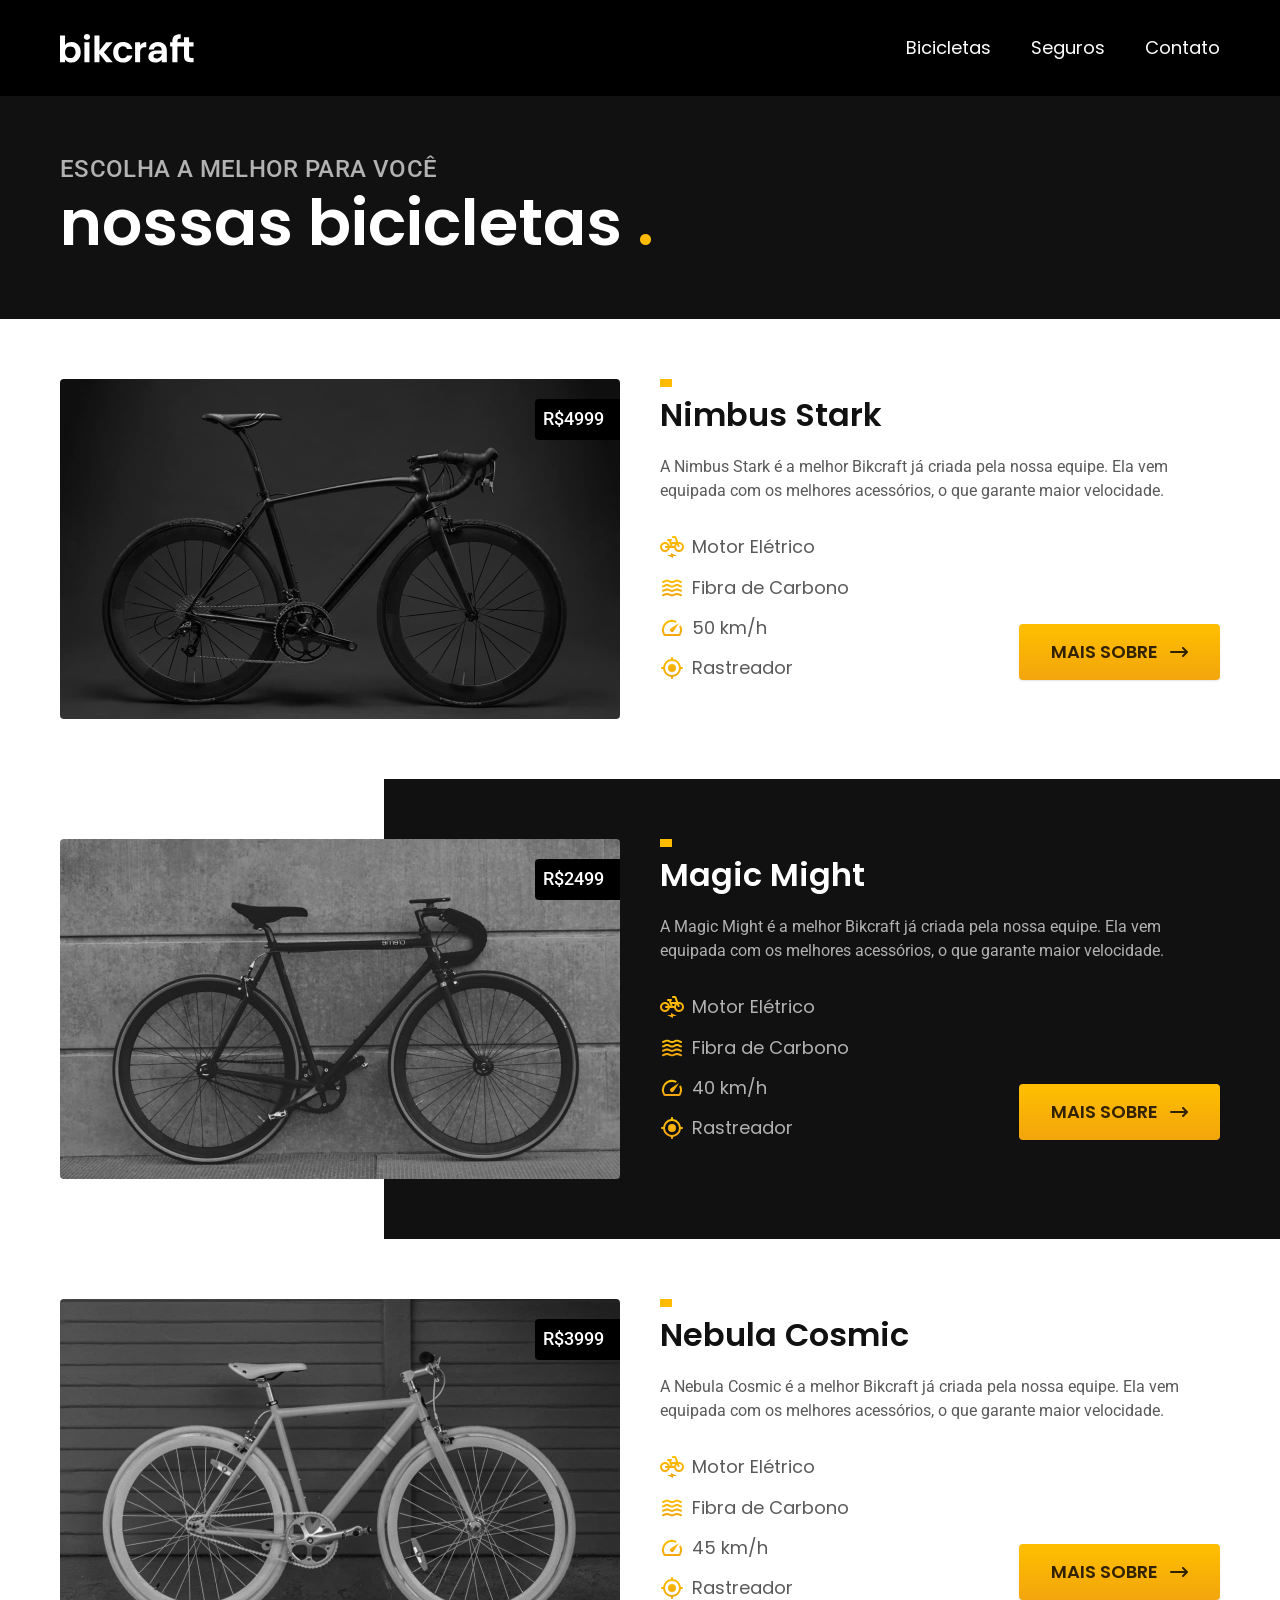
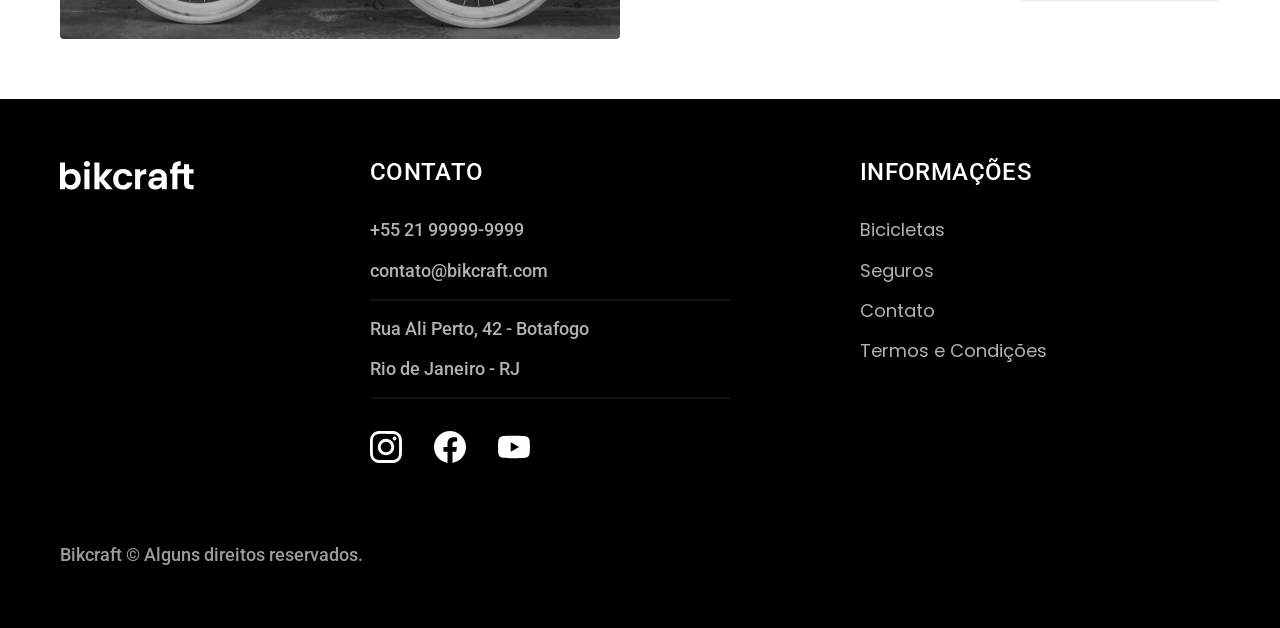
==== bicicletas.html @ ea2b71da "pagina bicicletas + estilizacoes" ====
<!DOCTYPE html>
<html lang="pt-br">

<head>
  <meta charset="UTF-8">
  <meta name="viewport" content="width=device-width, initial-scale=1.0">
  <title>Bicicletas | Bikcraft</title>
  <meta name="description" content="Termos e condições.">
  <link rel="stylesheet" href="./css/style.css">
  <link rel="preconnect" href="https://fonts.googleapis.com">
  <link rel="preconnect" href="https://fonts.gstatic.com" crossorigin>
  <link href="https://fonts.googleapis.com/css2?family=Poppins:wght@400;600&family=Roboto:wght@400;500&family=Merriweather:ital,opsz,wght@1,18..144,900&display=swap" rel="stylesheet">
</head>

<body id="bicicletas">
  <header class="header-bg">
    <div class="header container">
      <a href="./">
        <img src="./img/bikcraft.svg" alt="Bikcraft">
      </a>
      <nav aria-label="primaria">
        <ul class="header-menu font-1-m cor-0">
          <li><a href="./bicicletas.html">Bicicletas</a></li>
          <li><a href="./seguros.html">Seguros</a></li>
          <li><a href="./contato.html">Contato</a></li>
        </ul>
      </nav>
    </div>
  </header>
  <main>
    <div class="titulo-bg">
      <div class="titulo container">
        <p class="font-2-l-b cor-5">Escolha a melhor para você</p>
        <h1 class="font-1-xxl cor-0">nossas bicicletas <span class="cor-p1">.</span></h1>
      </div>
    </div>
    <div class="bicicletas container">
      <div class="bicicletas-imagem">
        <img src="./img/bicicletas/nimbus.jpg" alt="Bicicleta preta">
        <span class="font-2-m cor-0">R$4999</span>
      </div>
      <div class="bicicletas-conteudo">
        <h2 class="font-1-xl">Nimbus Stark</h2>
        <p class="font-2-s cor-8">A Nimbus Stark é a melhor Bikcraft já criada pela nossa equipe. Ela vem equipada com os melhores acessórios, o que garante maior velocidade.</p>
        <ul class="font-1-m cor-8">
          <li><img src="./img/icones/eletrica.svg" alt="">Motor Elétrico</li>
          <li><img src="./img/icones/carbono.svg" alt="">Fibra de Carbono</li>
          <li><img src="./img/icones/velocidade.svg" alt="">50 km/h</li>
          <li><img src="./img/icones/rastreador.svg" alt="">Rastreador</li>
        </ul>
        <a class="botao seta" href="./bicicletas/nimbus.html">Mais Sobre</a>
      </div>
    </div>
    <div class="bicicletas-bg">
      <div class="bicicletas container">
        <div class="bicicletas-imagem">
          <img src="./img/bicicletas/magic.jpg" alt="Bicicleta branca">
          <span class="font-2-m cor-0">R$2499</span>
        </div>

        <div class="bicicletas-conteudo">
          <h2 class="font-1-xl cor-0">Magic Might</h2>
          <p class="font-2-s cor-5">A Magic Might é a melhor Bikcraft já criada pela nossa equipe. Ela vem equipada com os melhores acessórios, o que garante maior velocidade.</p>
          <ul class="font-1-m cor-5">
            <li><img src="./img/icones/eletrica.svg" alt="">Motor Elétrico</li>
            <li><img src="./img/icones/carbono.svg" alt="">Fibra de Carbono</li>
            <li><img src="./img/icones/velocidade.svg" alt="">40 km/h</li>
            <li><img src="./img/icones/rastreador.svg" alt="">Rastreador</li>
          </ul>
          <a class="botao seta" href="./bicicletas/magic.html">Mais Sobre</a>
        </div>
      </div>
    </div>
    <div class="bicicletas container">
      <div class="bicicletas-imagem">
        <img src="./img/bicicletas/nebula.jpg" alt="Bicicleta preta">
        <span class="font-2-m cor-0">R$3999</span>
      </div>

      <div class="bicicletas-conteudo">
        <h2 class="font-1-xl">Nebula Cosmic</h2>
        <p class="font-2-s cor-8">A Nebula Cosmic é a melhor Bikcraft já criada pela nossa equipe. Ela vem equipada com os melhores acessórios, o que garante maior velocidade.</p>
        <ul class="font-1-m cor-8">
          <li><img src="./img/icones/eletrica.svg" alt="">Motor Elétrico</li>
          <li><img src="./img/icones/carbono.svg" alt="">Fibra de Carbono</li>
          <li><img src="./img/icones/velocidade.svg" alt="">45 km/h</li>
          <li><img src="./img/icones/rastreador.svg" alt="">Rastreador</li>
        </ul>
        <a class="botao seta" href="./bicicletas/nebula.html">Mais Sobre</a>
      </div>
    </div>
  </main>

  <footer class="footer-bg">
    <div class="footer container">
      <img src="./img/bikcraft.svg" alt="">
      <div class="footer-contato">
        <h3 class="font-2-l-b cor-0">Contato</h3>
        <ul class="font-2-m cor-5">
          <li><a href="tel:+5521999999999">+55 21 99999-9999</a></li>
          <li><a href="mailto:contato@bikcraft.com">contato@bikcraft.com</a></li>
          <li>Rua Ali Perto, 42 - Botafogo</li>
          <li>Rio de Janeiro - RJ</li>
        </ul>
        <div class="footer-redes">
          <a href="./"><img src="./img/redes/instagram.svg" alt=""></a>
          <a href="./"><img src="./img/redes/facebook.svg" alt=""></a>
          <a href="./"><img src="./img/redes/youtube.svg" alt=""></a>
          </a>
        </div>
      </div>
      <div class="footer-informacoes">
        <h3 class="font-2-l-b cor-0">Informações</h3>
        <nav>
          <ul class="font-1-m cor-5">
            <li><a href="./bicicletas.html">Bicicletas</a></li>
            <li><a href="./seguros.html">Seguros</a></li>
            <li><a href="./contato.html">Contato</a></li>
            <li><a href="./termos.html">Termos e Condições</a></li>
          </ul>
        </nav>
      </div>
      <p class="footer-copy font-2-m cor-6">Bikcraft © Alguns direitos reservados.</p>
    </div>
  </footer>
</body>

</html>
---- css/style.css ----
@import "./global/global.css";
@import "./utilidades/tipografia.css";
@import "./utilidades/cores.css";

@import "./global/header.css";
@import "./global/footer.css";

/* Utilidades */
@import "./utilidades/componentes.css";

/* Home */
@import "./home/introducao.css";
@import "./home/tecnologia.css";
@import "./home/parceiros.css";
@import "./home/depoimento.css";

/* Bicicletas */
@import "./bicicletas/bicicletas-lista.css";
@import "./bicicletas/bicicletas.css";

/* Seguros */
@import "./seguros/seguros.css";

/* Termos */
@import "./termos/termos.css";
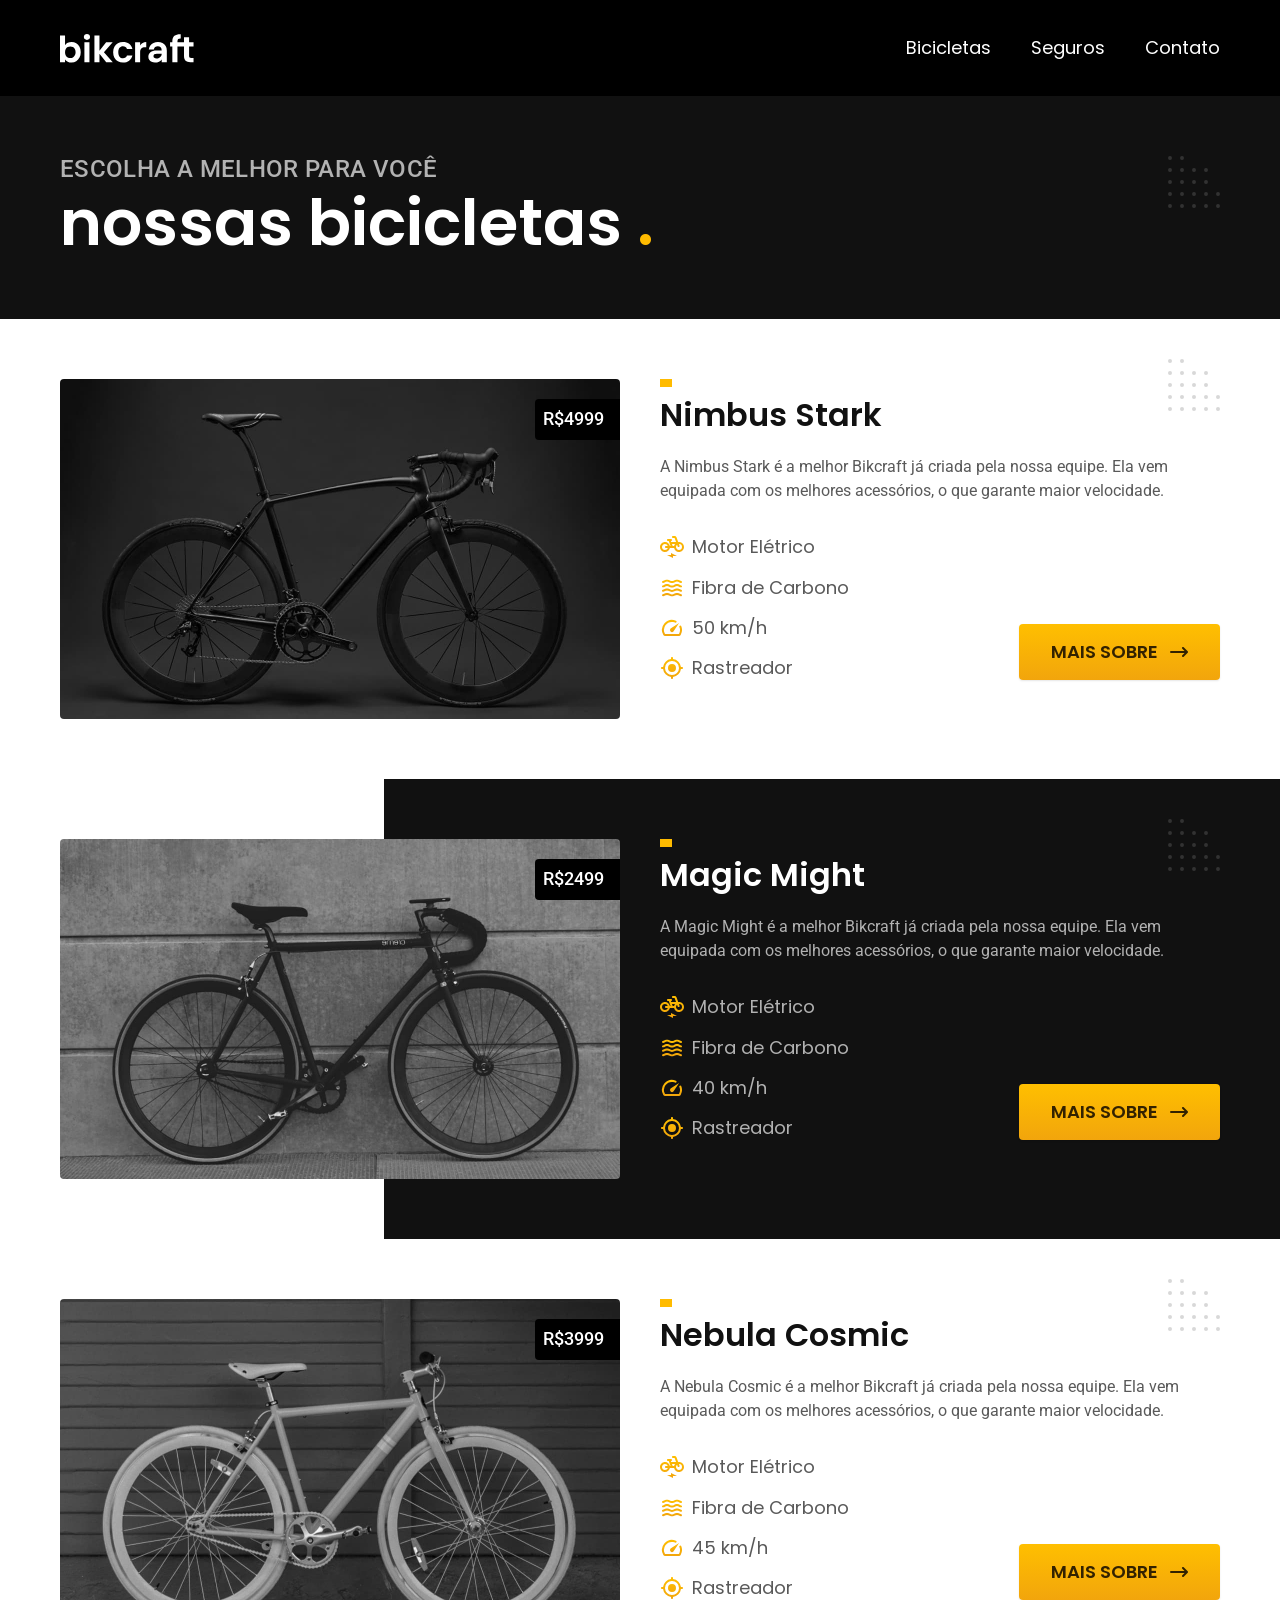
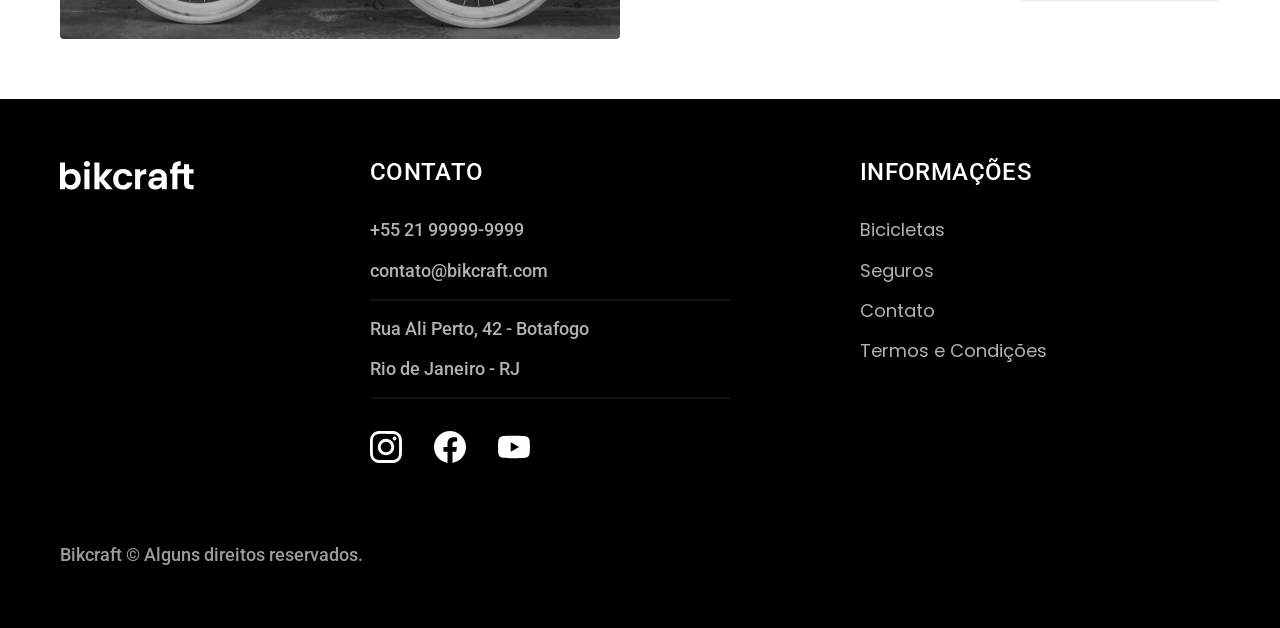
==== commit 6f55ee3e: "algumas melhorias para desempenho mobile e imagens menores" ====
--- a/bicicletas.html
+++ b/bicicletas.html
@@ -6,6 +6,7 @@
   <meta name="viewport" content="width=device-width, initial-scale=1.0">
   <title>Bicicletas | Bikcraft</title>
   <meta name="description" content="Termos e condições.">
+  <link rel="preload" href="./css/style.css" as="style">
   <link rel="stylesheet" href="./css/style.css">
   <link rel="preconnect" href="https://fonts.googleapis.com">
   <link rel="preconnect" href="https://fonts.gstatic.com" crossorigin>
@@ -106,7 +107,7 @@
           <a href="./"><img src="./img/redes/instagram.svg" alt=""></a>
           <a href="./"><img src="./img/redes/facebook.svg" alt=""></a>
           <a href="./"><img src="./img/redes/youtube.svg" alt=""></a>
-          </a>
+
         </div>
       </div>
       <div class="footer-informacoes">
--- a/css/style.css
+++ b/css/style.css
@@ -7,6 +7,7 @@
 
 /* Utilidades */
 @import "./utilidades/componentes.css";
+@import "./utilidades/formulario.css";
 
 /* Home */
 @import "./home/introducao.css";
@@ -18,8 +19,22 @@
 @import "./bicicletas/bicicletas-lista.css";
 @import "./bicicletas/bicicletas.css";
 
+/* Bicicleta-interna */
+@import "./bicicleta/bicicleta.css";
+@import "./bicicleta/seguro.css";
+
 /* Seguros */
 @import "./seguros/seguros.css";
+@import "./seguros/vantagens.css";
+@import "./seguros/perguntas.css";
+
+/* Contato */
+@import "./contato/contato.css";
+@import "./contato/lojas.css";
+@import "./contato/formulario.css";
+
+/* Orçamento */
+@import "./orcamento/orcamento.css";
 
 /* Termos */
 @import "./termos/termos.css";
--- a/css/style.css
+++ b/css/style.css
@@ -7,6 +7,7 @@
 
 /* Utilidades */
 @import "./utilidades/componentes.css";
+@import "./utilidades/formulario.css";
 
 /* Home */
 @import "./home/introducao.css";
@@ -18,8 +19,22 @@
 @import "./bicicletas/bicicletas-lista.css";
 @import "./bicicletas/bicicletas.css";
 
+/* Bicicleta-interna */
+@import "./bicicleta/bicicleta.css";
+@import "./bicicleta/seguro.css";
+
 /* Seguros */
 @import "./seguros/seguros.css";
+@import "./seguros/vantagens.css";
+@import "./seguros/perguntas.css";
+
+/* Contato */
+@import "./contato/contato.css";
+@import "./contato/lojas.css";
+@import "./contato/formulario.css";
+
+/* Orçamento */
+@import "./orcamento/orcamento.css";
 
 /* Termos */
 @import "./termos/termos.css";
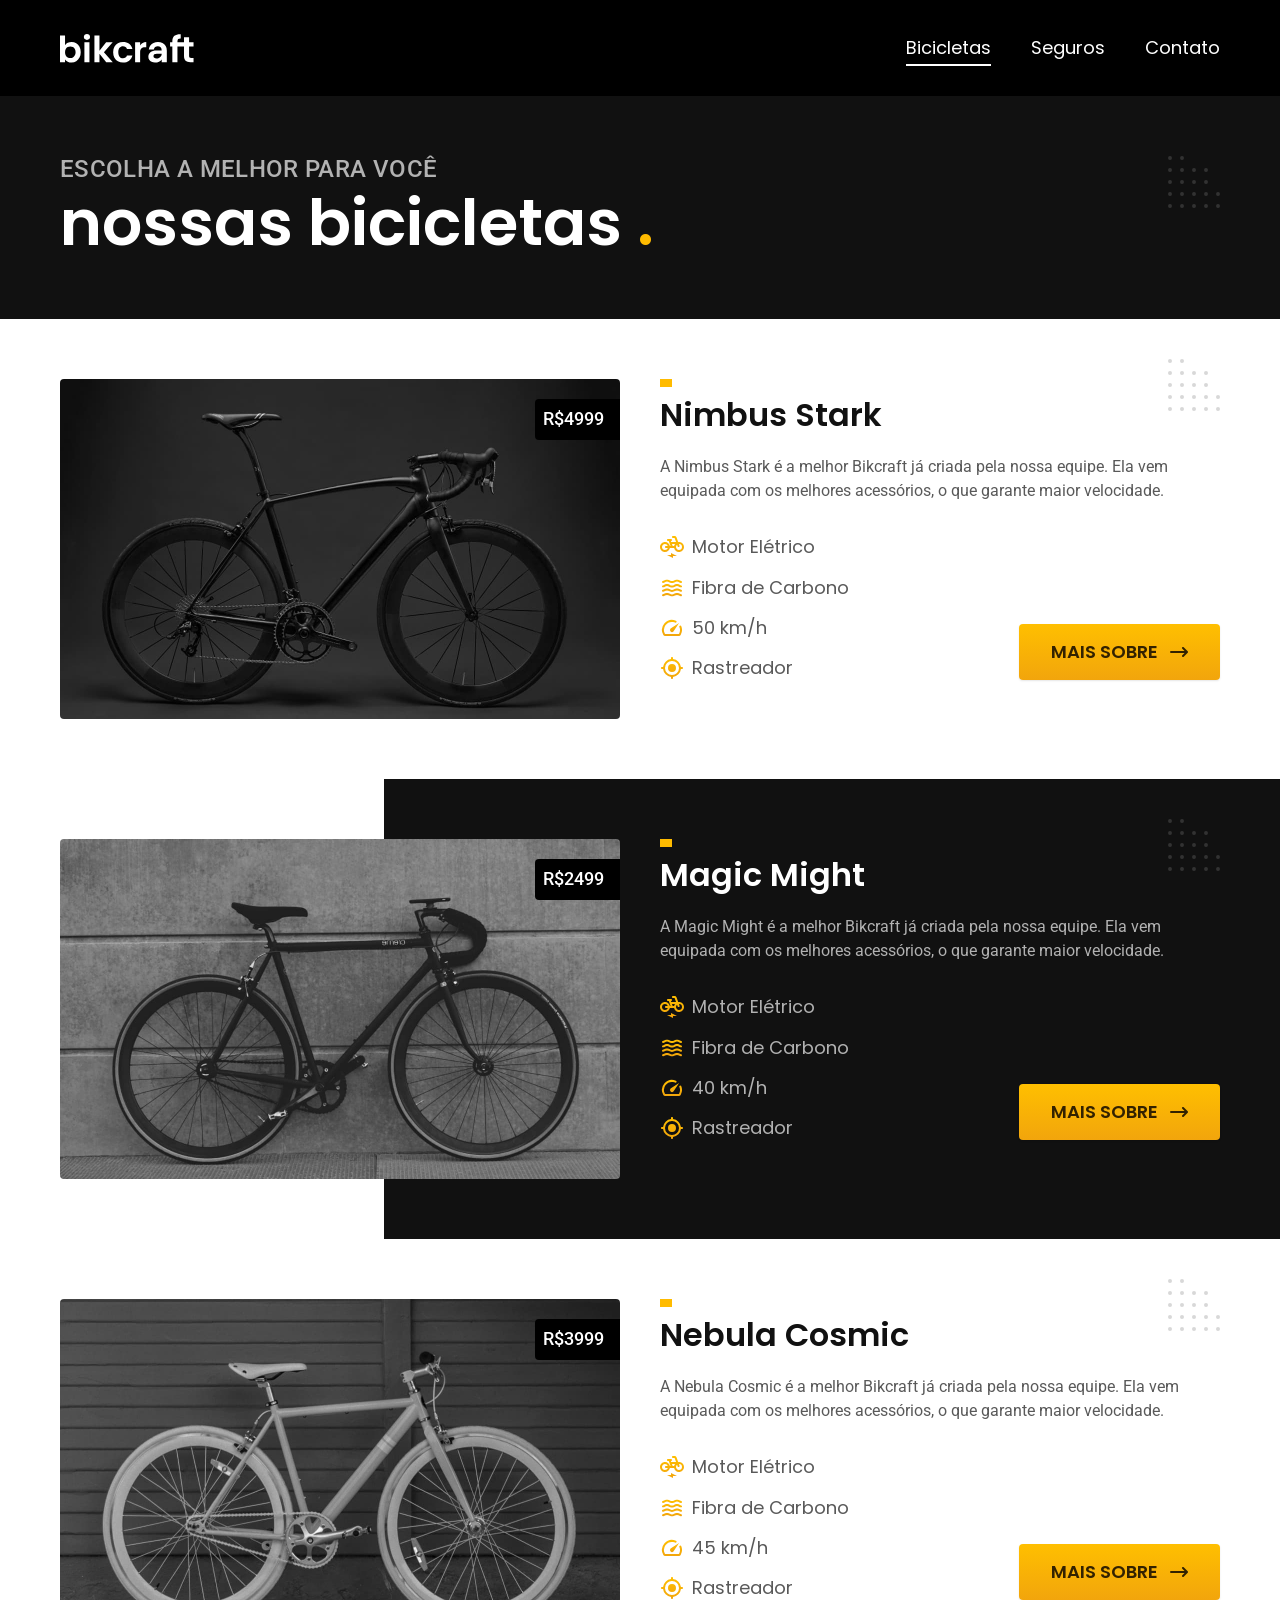
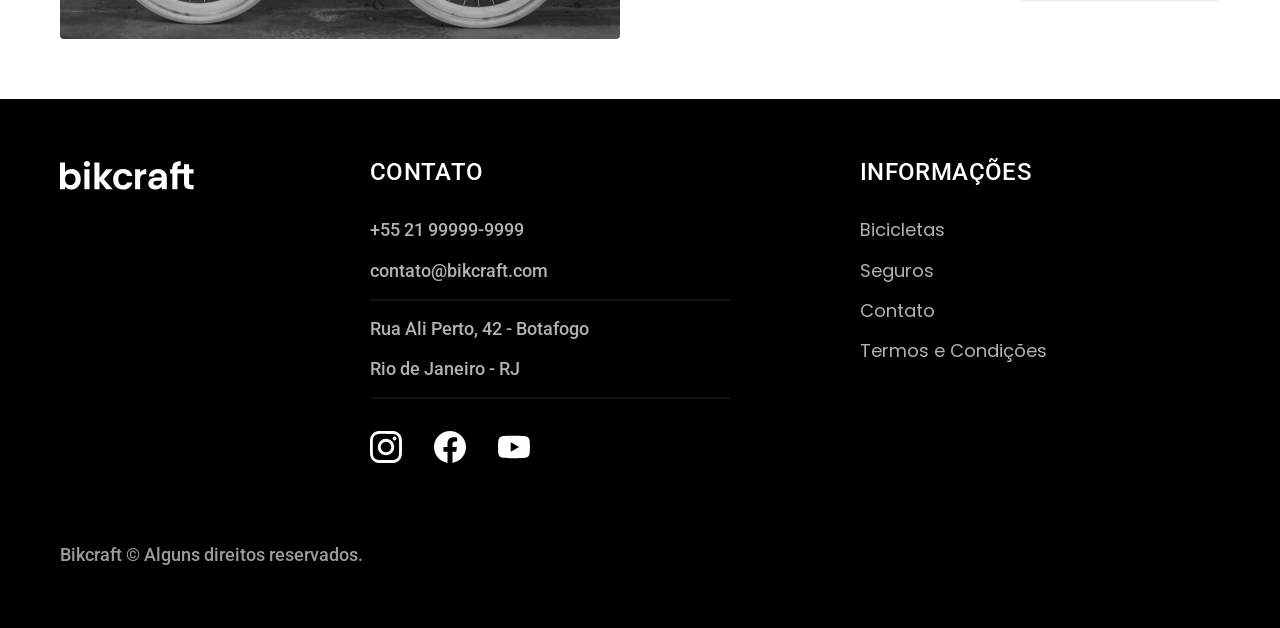
==== commit 2f65bb2c: "primeiras adições de javascript no projeto" ====
--- a/bicicletas.html
+++ b/bicicletas.html
@@ -124,6 +124,7 @@
       <p class="footer-copy font-2-m cor-6">Bikcraft © Alguns direitos reservados.</p>
     </div>
   </footer>
+  <script src="./js/script.js"></script>
 </body>
 
 </html>
